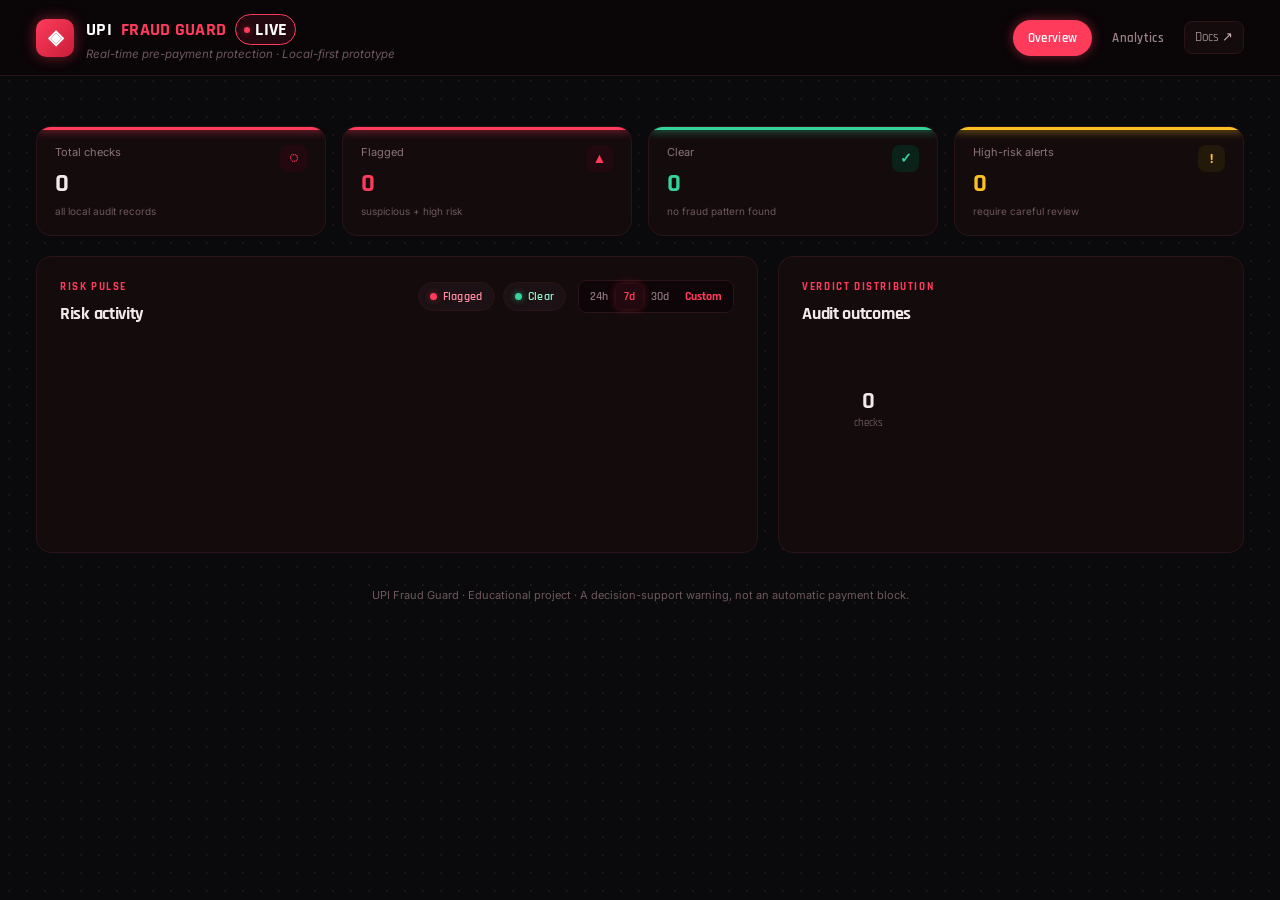
==== upi-fraud-guard-v3/frontend/index.html @ e129b4e3 "Replace repository contents with current project" ====
<!doctype html><html lang="en"><head><meta charset="utf-8"><meta name="viewport" content="width=device-width,initial-scale=1"><title>UPI Fraud Guard</title><link rel="stylesheet" href="style.css"></head><body>
<header class="topbar"><div class="topbar-brand"><b>◈</b><div><div class="topbar-name"><span>UPI</span><strong>FRAUD GUARD</strong><span class="live-badge"><i></i>LIVE</span></div><p>Real-time pre-payment protection · Local-first prototype</p></div></div><nav class="topbar-nav"><button class="nav active" data-tab="overview">Overview</button><button class="nav" data-tab="analytics">Analytics</button><button class="icon-btn" title="Open developer API" onclick="window.open('/api-docs','_blank')">Docs ↗</button></nav></header>
<main>
<section id="overview" class="tab active">
<div class="metrics"><article>
<span>◌</span><p>Total checks</p><b id="metric-total">0</b><small>all local audit records</small></article><article><span>▲</span><p>Flagged</p><b id="metric-flagged">0</b><small>suspicious + high risk</small></article><article><span>✓</span><p>Clear</p><b id="metric-clear">0</b><small>no fraud pattern found</small></article><article><span>!</span><p>High-risk alerts</p><b id="metric-alerts">0</b><small>require careful review</small></article></div>
<div class="overview-grid"><section class="panel trend"><div class="panel-title"><div><p class="eyebrow">RISK PULSE</p><h3>Risk activity</h3></div><div style="display:flex;align-items:center;gap:12px;flex-wrap:wrap"><div class="chip-legend"><span class="chip danger"><i></i>Flagged</span><span class="chip safe"><i></i>Clear</span></div><div class="range"><button data-range="1">24h</button><button class="selected" data-range="7">7d</button><button data-range="30">30d</button><button class="goto-custom" data-goto="analytics" data-open-custom="1">Custom</button></div></div></div><div id="pulse-chart" class="chart"></div></section><section class="panel distribution"><p class="eyebrow">VERDICT DISTRIBUTION</p><h3>Audit outcomes</h3><div class="donut-wrap"><div id="donut" class="donut"><b id="donut-total">0</b><small>checks</small></div><div id="legend" class="legend"></div></div></section></div>
</section>
<section id="analytics" class="tab"><div class="analytics-head"><div><p class="eyebrow">LOCAL AUDIT INTELLIGENCE</p><h2>Evidence, not just alerts.</h2><p>Checks are kept in this backend’s local audit log. Change the range, or pick an exact date and time window, to explore patterns.</p></div><div class="range-block"><div class="range large"><button data-range="1">24 hours</button><button class="selected" data-range="7">7 days</button><button data-range="30">30 days</button><button data-range="custom" id="customToggle">Custom range</button></div><div id="customRangeBar" class="custom-range-bar"><label>From<input type="datetime-local" id="rangeFrom"></label><label>To<input type="datetime-local" id="rangeTo"></label><button id="applyCustomRange" class="text-btn primary">Apply</button><span id="customRangeError" class="range-error"></span></div></div></div><div class="analytics-grid"><section class="panel analytics-chart"><p class="eyebrow">RISK TREND</p><div style="display:flex;justify-content:space-between;align-items:start;flex-wrap:wrap;gap:10px"><h3>Flagged vs. clear checks</h3><div class="chip-legend"><span class="chip danger"><i></i>Flagged</span><span class="chip safe"><i></i>Clear</span></div></div><p id="chart-window-label" class="chart-window-label"></p><div id="analytics-chart" class="chart big"></div></section><section class="panel"><p class="eyebrow">RISK COMPOSITION</p><h3>Verdict share</h3><div id="analytics-legend" class="big-legend"></div></section></div><section class="panel audit"><div class="panel-title"><div><p class="eyebrow">AUDIT TRAIL</p><h3>Recent decisions</h3><small id="audit-window-label" class="audit-window-label"></small></div><button id="refresh-history" class="text-btn">Refresh data</button></div><div id="history-list" class="history-empty">No completed checks yet.</div></section></section>
<footer>UPI Fraud Guard · Educational project · A decision-support warning, not an automatic payment block.</footer></main><script src="script.js"></script></body></html>
---- upi-fraud-guard-v3/frontend/style.css ----
@import url('https://fonts.googleapis.com/css2?family=Rajdhani:wght@500;600;700&family=Inter:wght@400;500;600;700&display=swap');
:root{--bg:#0A0A0C;--panel:#140B0D;--panel2:#1C1114;--ink:#F2E9EA;--muted:#8A7378;--line:#2A1418;--red:#FF3B5C;--red2:#C81E39;--redglow:rgba(255,59,92,.45);--mint:#34D399;--orange:#FBBF24;--danger:#F43F5E;--panel-solid:#140B0D}
*{box-sizing:border-box}
body{margin:0;background:var(--bg);background-image:radial-gradient(#1E1416 1px,transparent 1px);background-size:18px 18px;color:var(--ink);font-family:'Rajdhani',sans-serif;font-size:14px}
h1,h2,h3,.eyebrow,button,.pill,.badge,.verdict-tag{font-family:'Rajdhani',sans-serif}
p,li,.hint,.result p{font-family:'Inter',sans-serif}

.topbar{position:sticky;top:0;z-index:10;display:flex;justify-content:space-between;align-items:center;gap:20px;padding:14px 36px;background:#0A0507;border-bottom:1px solid var(--line);flex-wrap:wrap}
.topbar-brand{display:flex;align-items:center;gap:12px}
.topbar-brand>b{background:linear-gradient(135deg,var(--red),var(--red2));width:38px;height:38px;display:grid;place-items:center;border-radius:10px;font-size:20px;color:#fff;box-shadow:0 0 14px var(--redglow);flex-shrink:0}
.topbar-name{display:flex;align-items:center;gap:9px}
.topbar-name span{color:#fff;font:700 18px 'Rajdhani';letter-spacing:.3px}
.topbar-name strong{color:var(--red);font:700 18px 'Rajdhani';letter-spacing:.3px}
.live-badge{display:flex;align-items:center;gap:5px;background:#22090F;border:1px solid var(--red);color:var(--red);font:700 10px 'Rajdhani';letter-spacing:.8px;padding:3px 8px;border-radius:20px}
.live-badge i{width:6px;height:6px;border-radius:50%;background:var(--red);box-shadow:0 0 6px var(--redglow);animation:pulse 1.8s infinite}
.topbar-brand p{margin:2px 0 0;color:#6E585C;font-size:11.5px;font-family:'Inter';font-style:italic}
.topbar-nav{display:flex;align-items:center;gap:5px;flex-wrap:wrap}
.nav{border:1px solid transparent;background:transparent;color:#9A8286;padding:9px 14px;border-radius:20px;font:600 13px 'Rajdhani';letter-spacing:.3px;cursor:pointer}
.nav:hover{background:#1C1114;color:#F2E9EA}
.nav.active{background:var(--red);color:#fff;box-shadow:0 0 12px var(--redglow)}

main{padding:30px 36px;max-width:1560px}
.eyebrow{margin:0 0 8px;color:var(--red);font:700 11px 'Rajdhani';letter-spacing:1.6px;text-transform:uppercase}
h1{font-size:26px;font-weight:700;letter-spacing:-.5px;margin:0}
h2,h3{margin:0;font-weight:700;letter-spacing:-.3px}
.header-actions{display:flex;gap:10px}
.pill{padding:8px 12px;background:#140B0D;border:1px solid var(--line);border-radius:20px;color:#E8DCDE;font:600 12px 'Rajdhani';letter-spacing:.3px}
.pill i{width:8px;height:8px;background:var(--mint);border-radius:50%;display:inline-block;margin-right:6px;box-shadow:0 0 6px 2px rgba(52,211,153,.6);animation:pulse 1.8s infinite}
.pill.soft{background:#1C1114;color:var(--red);border-color:var(--red)}
.chip-legend{display:flex;gap:8px}
.chip{display:flex;align-items:center;gap:6px;padding:6px 11px;border-radius:20px;font:600 12px 'Rajdhani';letter-spacing:.3px;background:var(--panel2);border:1px solid var(--line)}
.chip i{width:7px;height:7px;border-radius:50%}
.chip.danger{color:#FF8CA0}.chip.danger i{background:var(--red);box-shadow:0 0 6px var(--redglow)}
.chip.safe{color:#8CF0C6}.chip.safe i{background:var(--mint);box-shadow:0 0 6px rgba(52,211,153,.6)}
.icon-btn,.text-btn{border:1px solid var(--line);background:var(--panel);color:#C9B4B7;border-radius:8px;padding:7px 10px;cursor:pointer;font-family:'Rajdhani'}
.icon-btn:hover,.text-btn:hover{border-color:var(--red);color:#fff}
.tab{display:none}.tab.active{display:block}

.hero{min-height:305px;border-radius:20px;padding:47px 54px;position:relative;overflow:hidden;color:#fff;background:linear-gradient(120deg,#0F0509,#2A0810 55%,#5C0F18);border:1px solid var(--line)}
.hero:before{content:"";position:absolute;width:550px;height:550px;border-radius:50%;background:radial-gradient(circle,rgba(255,59,92,.28),transparent 70%);right:-160px;top:-260px}
.hero>div:first-child{position:relative;z-index:2;max-width:515px}
.hero .eyebrow{color:#FF8CA0}
.hero h2{font-size:46px;line-height:1.06;letter-spacing:-1.6px;font-weight:700}
.hero em,.flow-intro em{font-style:normal;color:var(--red)}
.hero p:not(.eyebrow){color:#D9C2C6;line-height:1.7;max-width:480px;font-family:'Inter'}
.cta,.analyse-btn{border:0;background:linear-gradient(100deg,var(--red),var(--red2));color:#fff;padding:13px 16px;border-radius:9px;font:700 14px 'Rajdhani';letter-spacing:.3px;cursor:pointer;margin-top:10px;box-shadow:0 0 18px var(--redglow)}
.cta b,.analyse-btn b{margin-left:18px;font-size:17px}
.orb-wrap{position:absolute;right:80px;top:24px;width:260px;height:260px}
.orb{position:absolute;z-index:3;width:130px;height:130px;border-radius:50%;left:65px;top:65px;background:#140B0D;border:1px solid var(--red);color:#fff;box-shadow:0 0 30px var(--redglow),0 0 0 18px rgba(255,59,92,.06);display:flex;flex-direction:column;align-items:center;justify-content:center}
.orb span{font-size:31px;color:var(--red)}
.orb b{font-size:13px}
.orb small{font-size:9px;margin-top:3px;color:#B79399}
.orbit{position:absolute;border:1px solid rgba(255,59,92,.25);border-radius:50%}
.orbit-a{inset:10px}.orbit-b{inset:42px}
.node{position:absolute;z-index:4;color:#F2E9EA;background:rgba(255,59,92,.12);border:1px solid rgba(255,59,92,.35);border-radius:20px;padding:5px 8px;font:11px 'Rajdhani';font-weight:600}
.node-a{top:19px;left:0}.node-b{right:-4px;top:100px}.node-c{bottom:12px;left:12px}

.metrics{display:grid;grid-template-columns:repeat(4,1fr);gap:16px;margin:20px 0}
.metrics article,.panel{background:var(--panel);border:1px solid var(--line);border-radius:15px}
.metrics article{padding:18px;position:relative;overflow:hidden}
.metrics article:before{content:"";position:absolute;top:0;left:0;right:0;height:3px;background:var(--red);box-shadow:0 0 10px var(--red)}
.metrics article:nth-child(3):before{background:var(--mint);box-shadow:0 0 10px var(--mint)}
.metrics article:nth-child(4):before{background:var(--orange);box-shadow:0 0 10px var(--orange)}
.metrics article:nth-child(3)>span{background:#0A2219;color:var(--mint)}
.metrics article:nth-child(4)>span{background:#22190A;color:var(--orange)}
.metrics article>span{position:absolute;right:18px;top:18px;width:27px;height:27px;border-radius:8px;display:grid;place-items:center;background:#22090F;color:var(--red);font-weight:bold}
.metrics p{font-size:11px;color:var(--muted);margin:0 0 8px;font-family:'Inter'}
.metrics b{font-size:26px;letter-spacing:-.5px;font-weight:700}
.metrics article:nth-child(2) b{color:var(--red)}
.metrics article:nth-child(3) b{color:var(--mint)}
.metrics article:nth-child(4) b{color:var(--orange)}
.metrics small{display:block;color:#6E585C;font-size:10px;margin-top:5px;font-family:'Inter'}

.overview-grid,.two-col,.analytics-grid{display:grid;grid-template-columns:1.55fr 1fr;gap:20px}
.panel{padding:23px}
.panel-title{display:flex;justify-content:space-between;align-items:start}
.panel h3{font-size:18px}
.range{display:flex;background:#0D0507;padding:3px;border-radius:8px;border:1px solid var(--line)}
.range button{border:0;background:transparent;color:#8A7378;padding:5px 8px;border-radius:6px;font:600 12px 'Rajdhani';cursor:pointer}
.range button.selected{background:#22090F;color:var(--red);box-shadow:0 0 8px rgba(255,59,92,.35)}
.range button.goto-custom{color:var(--red);font-weight:700}

.chart{height:190px;margin-top:14px;display:flex;gap:8px}.chart.big{height:270px}
.chart-yaxis{display:flex;flex-direction:column;justify-content:space-between;color:#6E585C;font:10px 'Rajdhani';padding:2px 0 20px;text-align:right;width:30px;flex-shrink:0}
.chart-body{flex:1;display:flex;flex-direction:column;min-width:0;min-height:0}
.chart-plot{position:relative;flex:1 1 0;min-height:0}
.chart-plot svg{position:absolute;inset:0;width:100%;height:100%;display:block;overflow:visible}
.chart-line{fill:none;stroke:var(--red);stroke-width:2;stroke-linejoin:round;stroke-linecap:round;filter:drop-shadow(0 0 3px rgba(255,59,92,.7)) drop-shadow(0 0 8px rgba(255,59,92,.4))}
.chart-line.green{stroke:var(--mint);filter:drop-shadow(0 0 3px rgba(52,211,153,.7)) drop-shadow(0 0 8px rgba(52,211,153,.4))}
.chart-dot{position:absolute;width:7px;height:7px;border-radius:50%;background:var(--red);box-shadow:0 0 6px 1px var(--redglow);transform:translate(-50%,-50%);cursor:pointer;transition:.15s}
.chart-dot.green{background:var(--mint);box-shadow:0 0 6px 1px rgba(52,211,153,.5)}
.chart-dot:hover{width:10px;height:10px;box-shadow:0 0 10px 3px var(--redglow)}
.chart-dot.green:hover{box-shadow:0 0 10px 3px rgba(52,211,153,.5)}
.chart-dot.last{width:11px;height:11px;background:#0A0A0C;border:2px solid var(--red);box-shadow:0 0 12px 3px var(--redglow)}
.chart-dot.green.last{border-color:var(--mint);box-shadow:0 0 12px 3px rgba(52,211,153,.5)}
.chart-dot.pulse{width:13px;height:13px;background:#0A0A0C;border:3px solid var(--red);box-shadow:0 0 16px 4px var(--redglow)}
.chart-dot.pulse:before{content:"";position:absolute;inset:-13px;border:2px solid var(--red);border-radius:50%;opacity:.55;animation:ping 2.2s cubic-bezier(0,0,.2,1) infinite}
.chart-legend{display:flex;gap:8px;margin-right:10px}
.chart-legend span{display:flex;align-items:center;gap:6px;font:600 11px 'Rajdhani';letter-spacing:.3px;padding:5px 10px;border-radius:16px;background:#0D0507;border:1px solid var(--line);color:#B79399}
.chart-legend span:before{content:"";width:7px;height:7px;border-radius:50%}
.chart-legend span.risk{color:var(--red);border-color:rgba(255,59,92,.4)}
.chart-legend span.risk:before{background:var(--red);box-shadow:0 0 5px var(--redglow)}
.chart-legend span.vol{color:var(--mint);border-color:rgba(52,211,153,.4)}
.chart-legend span.vol:before{background:var(--mint);box-shadow:0 0 5px rgba(52,211,153,.5)}
.chart-labels{display:flex;justify-content:space-between;color:#6E585C;font:11px 'Rajdhani';padding:6px 2px 0;flex-wrap:wrap;gap:4px;flex-shrink:0}
.chart-labels span[style*="flex:1"]{color:#8A7378}
.chart-empty{margin:auto;color:#6E585C;font-size:12px;text-align:center;font-family:'Inter'}
@keyframes ping{0%{transform:scale(.4);opacity:.6}100%{transform:scale(2);opacity:0}}

.distribution h3{margin-bottom:17px}
.donut-wrap{display:flex;gap:25px;align-items:center}
.donut{width:132px;height:132px;border-radius:50%;position:relative;display:flex;flex-direction:column;justify-content:center;align-items:center}
.donut:after{content:"";position:absolute;width:91px;height:91px;border-radius:50%;background:var(--panel)}
.donut b,.donut small{z-index:1}
.donut b{font-size:24px}
.donut small{font:11px 'Rajdhani';color:var(--muted)}
.legend{flex:1}
.legend p{font-size:13px;color:#C9B4B7;display:flex;align-items:center;gap:7px;font-family:'Inter'}
.legend i,.big-legend i{width:8px;height:8px;border-radius:50%}
.green{background:var(--mint)}.orange{background:var(--orange)}.red{background:var(--danger)}
.legend b{margin-left:auto}

.quick{display:flex;align-items:center;gap:12px;margin-top:20px}
.quick>div{margin-right:auto}
.scenario{border:1px solid var(--line);background:var(--panel2);color:var(--ink);padding:10px;border-radius:8px;font:600 12px 'Rajdhani';cursor:pointer}
.scenario:hover{border-color:var(--red)}
.scenario i{display:inline-block;width:6px;height:6px;border-radius:50%;margin-right:5px}
.scenario.safe i{background:var(--mint)}.scenario.warning i{background:var(--orange)}.scenario.danger i{background:var(--danger)}

.form-panel label{display:block;margin-top:17px;font-size:13px;font-weight:700;color:#D9C2C6;font-family:'Rajdhani'}
.form-panel label small{font-size:11px;font-weight:500;color:#6E585C;margin-left:4px;font-family:'Inter'}
input,textarea{width:100%;margin-top:7px;border:1px solid var(--line);border-radius:8px;padding:11px;font:13px 'Inter';color:var(--ink);background:#0D0507}
textarea{height:80px;resize:vertical}
input:focus,textarea:focus{outline:2px solid rgba(255,59,92,.25);border-color:var(--red)}
.hint{font-size:12px;color:#8A7378;line-height:1.5;font-family:'Inter'}
.form-grid{display:grid;grid-template-columns:1fr 1fr;gap:0 13px}
.switch-label{display:flex!important;align-items:center;gap:9px;margin-top:32px!important}
.switch-label input{display:none}
.switch{width:36px;height:20px;background:#2A1418;border-radius:20px;position:relative}
.switch:after{content:"";position:absolute;width:15px;height:15px;top:2.5px;left:3px;border-radius:50%;background:#fff;transition:.2s}
.switch-label input:checked+.switch{background:var(--red)}
.switch-label input:checked+.switch:after{left:18px}
.analyse-btn{width:100%;margin-top:21px}

.result{min-height:394px}
.result-placeholder{text-align:center;color:#8A7378;margin-top:85px;font-size:13px;font-family:'Inter'}
.scan{font-size:38px;color:var(--red);margin-bottom:11px}
.result-placeholder h3{color:var(--ink);margin-bottom:6px}
.verdict{display:flex;justify-content:space-between;align-items:center;margin:17px 0}
.verdict-tag{font:700 13px 'Rajdhani';letter-spacing:.3px}
.verdict h2{font-size:42px;margin:6px 0;font-weight:700}
.verdict h2 small{font:12px 'Rajdhani';color:#6E585C;margin-left:4px}
.verdict p,.result.error p{font-size:13px;line-height:1.6;color:#B79399;font-family:'Inter'}
.score-ring{width:90px;height:90px;border-radius:50%;background:conic-gradient(currentColor calc(var(--p)*1%),#22090F 0);display:flex;flex-direction:column;justify-content:center;align-items:center;position:relative}
.score-ring:after{content:"";position:absolute;inset:8px;border-radius:50%;background:var(--panel)}
.score-ring b,.score-ring small{z-index:1}
.score-ring b{font-size:19px}
.score-ring small{font:10px 'Rajdhani';color:#8A7378}
.result.safe{color:var(--mint)}
.result.warning{color:var(--orange)}
.result.danger,.result.error{color:var(--danger)}
.result .eyebrow,.result li,.reason-title{color:var(--ink)}
.reason-title{font-size:12px;font-weight:700;border-top:1px solid var(--line);padding-top:16px;font-family:'Rajdhani';letter-spacing:.3px}
.shap-hint{font-size:11.5px;color:#8A7378;line-height:1.5;margin:4px 0 12px;font-family:'Inter'}
.shap-group{margin-bottom:14px}
.shap-group>small{display:block;font-weight:700;color:#C9B4B7;font-size:11px;margin-bottom:7px;text-transform:uppercase;letter-spacing:.4px}
.shap-row{display:grid;grid-template-columns:1fr 70px 55px;align-items:center;gap:8px;padding:4px 0;font-size:12.5px;color:#B79399;font-family:'Inter'}
.shap-row i{height:6px;border-radius:6px;background:#22090F;display:block;overflow:hidden}
.shap-row.up i b{display:block;height:100%;background:var(--danger);border-radius:inherit}
.shap-row.down i b{display:block;height:100%;background:var(--mint);border-radius:inherit}
.shap-row small{font:11px 'Rajdhani';text-align:right}
.shap-row.up small{color:var(--danger)}
.shap-row.down small{color:var(--mint)}
.result ul{padding-left:18px;color:#C9B4B7;font-size:13px;line-height:1.85;font-family:'Inter'}

.module-panel{margin-top:20px}
.module-bars{display:grid;grid-template-columns:repeat(3,1fr);gap:26px;margin-top:18px}
.module-row span{font-size:13px}
.module-row>div{display:flex;align-items:center;gap:9px;margin-top:9px}
.module-row i{height:7px;border-radius:8px;background:#22090F;display:block;flex:1;overflow:hidden}
.module-row i b{display:block;height:100%;background:linear-gradient(90deg,var(--red2),var(--red));border-radius:inherit}
.module-row strong{font:12px 'Rajdhani'}
.module-empty{grid-column:1/-1;color:#6E585C;font-size:13px;font-family:'Inter'}

.analytics-head{display:flex;justify-content:space-between;align-items:end;margin-bottom:26px}
.analytics-head h2,.flow-intro h2{font-size:35px;letter-spacing:-1px;font-weight:700}
.analytics-head p:not(.eyebrow),.flow-intro>p:not(.eyebrow){max-width:510px;color:#B79399;font-size:13px;line-height:1.7;font-family:'Inter'}
.analytics-grid{grid-template-columns:1.6fr .8fr}
.big-legend{margin-top:22px}
.big-legend div{display:flex;gap:10px;align-items:center;padding:16px 0;border-bottom:1px solid var(--line);font-size:14px;font-family:'Inter'}
.big-legend b{margin-left:auto}
.audit{margin-top:20px}
.history-empty{color:#6E585C;padding-top:17px;font-size:13px;font-family:'Inter'}
.table{margin-top:18px}
.tr{display:grid;grid-template-columns:1fr 2fr .8fr 1.2fr;gap:10px;border-top:1px solid var(--line);padding:13px 2px;color:#C9B4B7;font-size:13px;font-family:'Inter'}
.tr.th{font:700 11px 'Rajdhani';letter-spacing:.8px;color:#6E585C}
.badge{font-size:12px;font-family:'Rajdhani';font-weight:700}
.badge.safe{color:var(--mint)}.badge.warning{color:var(--orange)}.badge.danger{color:var(--danger)}

.flow-intro{max-width:590px}
.flow{display:grid;grid-template-columns:1fr auto 1fr auto 1fr auto 1fr;align-items:center;gap:13px;margin-top:42px}
.flow article{border:1px solid var(--line);background:var(--panel);border-radius:13px;padding:17px;min-height:178px}
.flow>i{font-style:normal;color:var(--red);font-size:24px}
.flow-icon{width:31px;height:31px;border-radius:8px;display:grid;place-items:center;margin-bottom:20px}
.violet{background:#22090F;color:var(--red)}
.blue{background:#0F1A22;color:#4FA3D1}
.flow .orange{background:#22190A;color:var(--orange)}
.flow .green{background:#0A2219;color:var(--mint)}
.flow article p{font:11px 'Rajdhani';color:#6E585C;letter-spacing:.3px}
.flow article h3{font-size:16px;margin-bottom:8px}
.flow article small{color:#B79399;font-size:12px;line-height:1.6;font-family:'Inter'}
.capabilities{margin-top:35px}
.capabilities>div{display:grid;grid-template-columns:repeat(4,1fr);gap:10px;margin-top:17px}
.capabilities span{padding:12px;background:#0D0507;border-radius:8px;font-size:12px;color:#B79399;font-family:'Inter'}
.capabilities b{display:block;color:var(--ink);margin-top:4px;font-size:12px;font-family:'Rajdhani'}
footer{text-align:center;color:#6E585C;font-size:11px;padding-top:35px;font-family:'Inter'}

.qr-upload{border:1px dashed var(--line);background:#0D0507;border-radius:9px;padding:11px 12px;margin-top:13px;display:flex;align-items:center;justify-content:space-between;gap:12px}
.qr-upload b{font-size:12px}
.qr-upload small{display:block;color:#6E585C;font-size:11px;margin-top:3px;font-family:'Inter'}
.upload-btn{margin:0!important;border:1px solid var(--line);border-radius:7px;background:var(--panel2);color:var(--red)!important;padding:7px 8px;white-space:nowrap;font-size:11px!important;cursor:pointer}
.upload-btn input{display:none}
.qr-status{font-size:11px;margin:6px 0 0;min-height:14px;color:#8A7378;font-family:'Inter'}
.qr-status.loading{color:var(--red)}
.qr-status.success{color:var(--mint)}
.qr-status.error{color:var(--danger)}
.range-block{display:flex;flex-direction:column;align-items:flex-end;gap:10px}
.custom-range-bar{display:none;align-items:center;gap:10px;background:#0D0507;border:1px solid var(--line);border-radius:10px;padding:10px 12px}
.custom-range-bar.open{display:flex}
.custom-range-bar label{font-size:11px;font-weight:700;color:#C9B4B7;display:flex;flex-direction:column;gap:4px}
.custom-range-bar input{margin:0;padding:7px 8px;font-size:12px;border-radius:7px;background:#0A0307}
.text-btn.primary{background:linear-gradient(100deg,var(--red),var(--red2));color:#fff;border:0;font-weight:700}
.range-error{color:var(--danger);font-size:11px;max-width:160px;font-family:'Inter'}
.chart-window-label,.audit-window-label{color:#6E585C;font-size:12px;margin:2px 0 0;display:block;font-family:'Inter'}
.model-quality{margin-top:20px}
.model-group{display:flex;align-items:center;justify-content:space-between;gap:18px;padding:14px 0;border-top:1px solid var(--line)}
.model-group:first-of-type{border-top:none}
.model-group>div:first-child{min-width:200px}
.model-group>div:first-child b{display:block;font-size:14.5px}
.model-group>div:first-child small{display:block;color:#8A7378;font-size:12px;margin-top:4px;font-family:'Inter'}
.metric-strip{display:grid;grid-template-columns:repeat(4,1fr);gap:8px;min-width:420px}
.metric-strip span{background:#0D0507;border-radius:8px;padding:11px;text-align:center;border:1px solid var(--line)}
.metric-strip small{display:block;color:#8A7378;font-size:11px;font-family:'Inter'}
.metric-strip b{display:block;color:var(--red);font-size:16px;margin-top:3px}

@keyframes pulse{0%,100%{opacity:1}50%{opacity:.35}}

@media(max-width:1000px){.orb-wrap{opacity:.5}.overview-grid,.two-col,.analytics-grid{grid-template-columns:1fr}.metrics{grid-template-columns:repeat(2,1fr)}.flow{grid-template-columns:1fr 1fr}.flow>i{display:none}.capabilities>div{grid-template-columns:1fr 1fr}}
@media(max-width:700px){.topbar{padding:12px 16px;gap:10px}.topbar-brand p{display:none}.topbar-nav{gap:0}.nav{font-size:12px;padding:8px 10px}.icon-btn{display:none}main{padding:20px 16px}.metrics{gap:9px}.metrics article{padding:14px}.quick{display:block}.quick>div{margin-bottom:12px}.scenario{margin:3px}.module-bars,.capabilities>div{grid-template-columns:1fr}.analytics-head{display:block}.range.large{margin-top:14px;display:inline-flex}.tr{grid-template-columns:1fr 1.3fr .6fr}.tr span:last-child,.tr.th span:last-child{display:none}.donut-wrap{justify-content:center}}
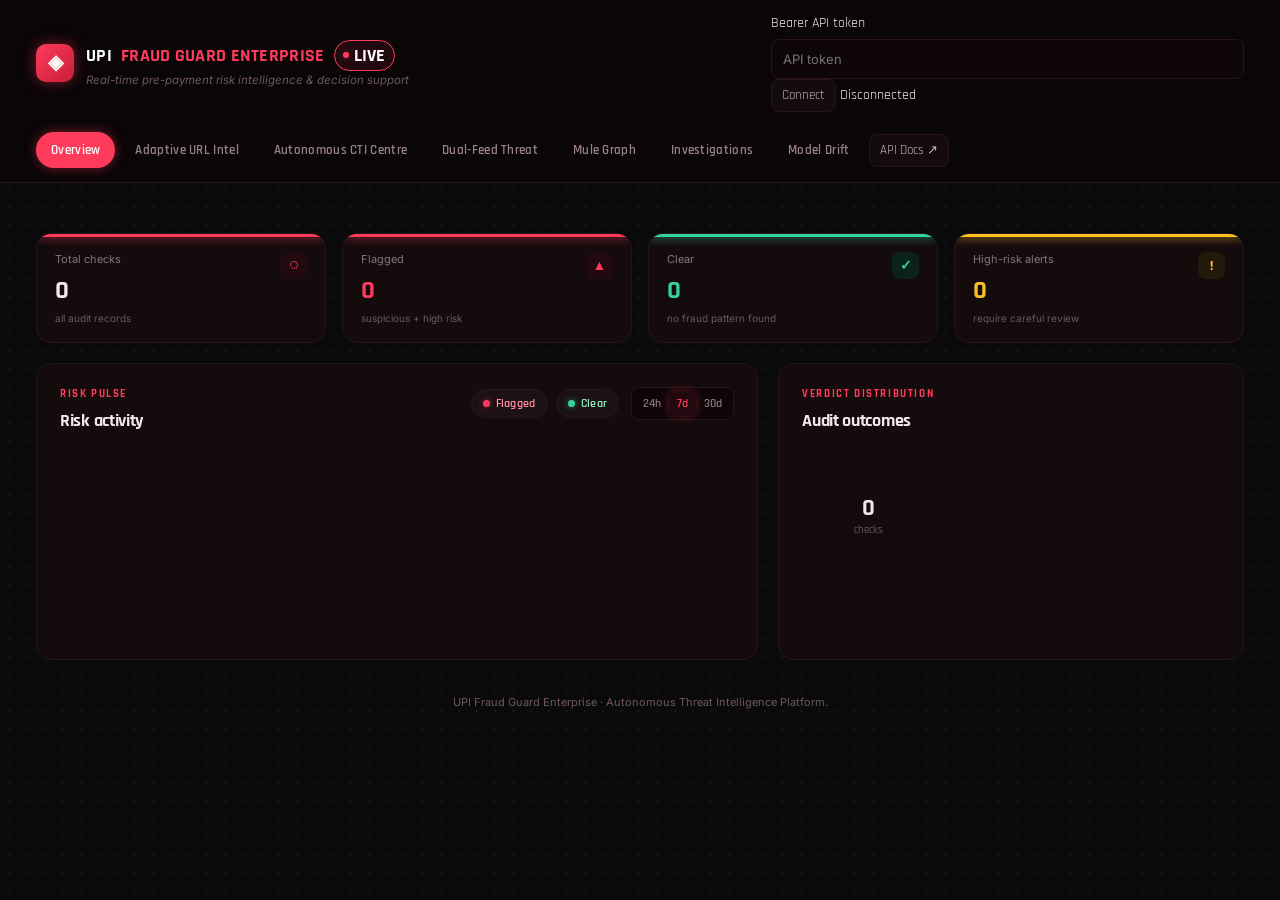
==== commit 22e2ccba: "feat(enterprise): publish UPI Fraud Guard Enterprise v2.6.0-RC1 with AUIE" ====
--- a/upi-fraud-guard-v3/frontend/index.html
+++ b/upi-fraud-guard-v3/frontend/index.html
@@ -1,10 +1,313 @@
-<!doctype html><html lang="en"><head><meta charset="utf-8"><meta name="viewport" content="width=device-width,initial-scale=1"><title>UPI Fraud Guard</title><link rel="stylesheet" href="style.css"></head><body>
-<header class="topbar"><div class="topbar-brand"><b>◈</b><div><div class="topbar-name"><span>UPI</span><strong>FRAUD GUARD</strong><span class="live-badge"><i></i>LIVE</span></div><p>Real-time pre-payment protection · Local-first prototype</p></div></div><nav class="topbar-nav"><button class="nav active" data-tab="overview">Overview</button><button class="nav" data-tab="analytics">Analytics</button><button class="icon-btn" title="Open developer API" onclick="window.open('/api-docs','_blank')">Docs ↗</button></nav></header>
+<!doctype html>
+<html lang="en">
+<head>
+  <meta charset="utf-8">
+  <meta name="viewport" content="width=device-width,initial-scale=1">
+  <title>UPI Fraud Guard Enterprise Dashboard</title>
+  <link rel="stylesheet" href="style.css">
+</head>
+<body>
+<header class="topbar">
+  <div class="topbar-brand">
+    <b>◈</b>
+    <div>
+      <div class="topbar-name"><span>UPI</span><strong>FRAUD GUARD ENTERPRISE</strong><span class="live-badge"><i></i>LIVE</span></div>
+      <p>Real-time pre-payment risk intelligence & decision support</p>
+    </div>
+  </div>
+  <div class="auth-controls" role="group" aria-label="API authentication">
+    <label class="sr-only" for="api-token">Bearer API token</label>
+    <input id="api-token" type="password" autocomplete="off" placeholder="API token" aria-label="Bearer API token">
+    <button id="save-api-token" class="text-btn">Connect</button>
+    <span id="session-role" aria-live="polite">Disconnected</span>
+  </div>
+  <nav class="topbar-nav">
+    <button class="nav active" data-tab="overview">Overview</button>
+    <button class="nav" data-tab="auie">Adaptive URL Intel</button>
+    <button class="nav" data-tab="cti">Autonomous CTI Centre</button>
+    <button class="nav" data-tab="feeds">Dual-Feed Threat</button>
+    <button class="nav" data-tab="mule">Mule Graph</button>
+    <button class="nav" data-tab="investigations">Investigations</button>
+    <button class="nav" data-tab="models">Model Drift</button>
+    <button class="icon-btn" title="Open Swagger API Docs" onclick="window.open('/api-docs','_blank')">API Docs ↗</button>
+  </nav>
+</header>
+
 <main>
+<!-- TAB 1: OVERVIEW -->
 <section id="overview" class="tab active">
-<div class="metrics"><article>
-<span>◌</span><p>Total checks</p><b id="metric-total">0</b><small>all local audit records</small></article><article><span>▲</span><p>Flagged</p><b id="metric-flagged">0</b><small>suspicious + high risk</small></article><article><span>✓</span><p>Clear</p><b id="metric-clear">0</b><small>no fraud pattern found</small></article><article><span>!</span><p>High-risk alerts</p><b id="metric-alerts">0</b><small>require careful review</small></article></div>
-<div class="overview-grid"><section class="panel trend"><div class="panel-title"><div><p class="eyebrow">RISK PULSE</p><h3>Risk activity</h3></div><div style="display:flex;align-items:center;gap:12px;flex-wrap:wrap"><div class="chip-legend"><span class="chip danger"><i></i>Flagged</span><span class="chip safe"><i></i>Clear</span></div><div class="range"><button data-range="1">24h</button><button class="selected" data-range="7">7d</button><button data-range="30">30d</button><button class="goto-custom" data-goto="analytics" data-open-custom="1">Custom</button></div></div></div><div id="pulse-chart" class="chart"></div></section><section class="panel distribution"><p class="eyebrow">VERDICT DISTRIBUTION</p><h3>Audit outcomes</h3><div class="donut-wrap"><div id="donut" class="donut"><b id="donut-total">0</b><small>checks</small></div><div id="legend" class="legend"></div></div></section></div>
-</section>
-<section id="analytics" class="tab"><div class="analytics-head"><div><p class="eyebrow">LOCAL AUDIT INTELLIGENCE</p><h2>Evidence, not just alerts.</h2><p>Checks are kept in this backend’s local audit log. Change the range, or pick an exact date and time window, to explore patterns.</p></div><div class="range-block"><div class="range large"><button data-range="1">24 hours</button><button class="selected" data-range="7">7 days</button><button data-range="30">30 days</button><button data-range="custom" id="customToggle">Custom range</button></div><div id="customRangeBar" class="custom-range-bar"><label>From<input type="datetime-local" id="rangeFrom"></label><label>To<input type="datetime-local" id="rangeTo"></label><button id="applyCustomRange" class="text-btn primary">Apply</button><span id="customRangeError" class="range-error"></span></div></div></div><div class="analytics-grid"><section class="panel analytics-chart"><p class="eyebrow">RISK TREND</p><div style="display:flex;justify-content:space-between;align-items:start;flex-wrap:wrap;gap:10px"><h3>Flagged vs. clear checks</h3><div class="chip-legend"><span class="chip danger"><i></i>Flagged</span><span class="chip safe"><i></i>Clear</span></div></div><p id="chart-window-label" class="chart-window-label"></p><div id="analytics-chart" class="chart big"></div></section><section class="panel"><p class="eyebrow">RISK COMPOSITION</p><h3>Verdict share</h3><div id="analytics-legend" class="big-legend"></div></section></div><section class="panel audit"><div class="panel-title"><div><p class="eyebrow">AUDIT TRAIL</p><h3>Recent decisions</h3><small id="audit-window-label" class="audit-window-label"></small></div><button id="refresh-history" class="text-btn">Refresh data</button></div><div id="history-list" class="history-empty">No completed checks yet.</div></section></section>
-<footer>UPI Fraud Guard · Educational project · A decision-support warning, not an automatic payment block.</footer></main><script src="script.js"></script></body></html>
+  <div class="metrics">
+    <article><span>◌</span><p>Total checks</p><b id="metric-total">0</b><small>all audit records</small></article>
+    <article><span>▲</span><p>Flagged</p><b id="metric-flagged">0</b><small>suspicious + high risk</small></article>
+    <article><span>✓</span><p>Clear</p><b id="metric-clear">0</b><small>no fraud pattern found</small></article>
+    <article><span>!</span><p>High-risk alerts</p><b id="metric-alerts">0</b><small>require careful review</small></article>
+  </div>
+  <div class="overview-grid">
+    <section class="panel trend">
+      <div class="panel-title">
+        <div><p class="eyebrow">RISK PULSE</p><h3>Risk activity</h3></div>
+        <div style="display:flex;align-items:center;gap:12px;flex-wrap:wrap">
+          <div class="chip-legend"><span class="chip danger"><i></i>Flagged</span><span class="chip safe"><i></i>Clear</span></div>
+          <div class="range"><button data-range="1">24h</button><button class="selected" data-range="7">7d</button><button data-range="30">30d</button></div>
+        </div>
+      </div>
+      <div id="pulse-chart" class="chart"></div>
+    </section>
+    <section class="panel distribution">
+      <p class="eyebrow">VERDICT DISTRIBUTION</p><h3>Audit outcomes</h3>
+      <div class="donut-wrap">
+        <div id="donut" class="donut"><b id="donut-total">0</b><small>checks</small></div>
+        <div id="legend" class="legend"></div>
+      </div>
+    </section>
+  </div>
+</section>
+
+<!-- TAB AUIE: ADAPTIVE URL INTELLIGENCE ENGINE -->
+<section id="auie" class="tab">
+  <div class="analytics-head">
+    <div>
+      <p class="eyebrow">CONTINUOUS REPUTATION & FALSE-POSITIVE MITIGATION</p>
+      <h2>Adaptive URL Intelligence Engine (AUIE)</h2>
+      <p>Multi-source reputation aggregation across 4 distinct states (Confirmed Malicious, Suspicious, Unknown, Known Benign).</p>
+    </div>
+    <div style="display:flex;gap:10px">
+      <button id="refresh-auie-btn" class="text-btn primary">Refresh Intelligence</button>
+    </div>
+  </div>
+
+  <div class="metrics" style="margin-bottom:20px">
+    <article><span>🌐</span><p>Trusted Domains</p><b id="auie-trusted-count">0</b><small>verified allowlist entries</small></article>
+    <article><span>🛡️</span><p>Known Benign</p><b id="auie-benign-count">0</b><small>confirmed safe URLs</small></article>
+    <article><span>⚠️</span><p>Suspicious / Malicious</p><b id="auie-threat-count">0</b><small>flagged threats</small></article>
+    <article><span>📡</span><p>Active Providers</p><b id="auie-provider-count">0</b><small>reputation adapters</small></article>
+  </div>
+
+  <!-- REAL-TIME URL LOOKUP TESTER & REPUTATION RESULT -->
+  <section class="panel" style="margin-bottom:20px">
+    <div class="panel-title">
+      <div><p class="eyebrow">URL REPUTATION TESTER</p><h3>Real-Time URL Reputation Lookup</h3></div>
+    </div>
+    <div style="display:flex;gap:10px;margin-bottom:15px">
+      <input id="auie-url-input" type="text" placeholder="Enter URL (e.g. https://sbi.co.in/login or http://phish.xyz)" style="flex:1;padding:10px;border-radius:4px;border:1px solid #ccc">
+      <button id="auie-lookup-btn" class="text-btn primary">Analyze URL</button>
+    </div>
+    <div id="auie-lookup-result" style="display:none;background:#f8f9fa;padding:15px;border-radius:6px;border:1px solid #e9ecef"></div>
+  </section>
+
+  <div class="overview-grid" style="margin-bottom:20px">
+    <!-- TRUSTED DOMAINS ALLOWLIST -->
+    <section class="panel">
+      <div class="panel-title">
+        <div><p class="eyebrow">VERIFIED DOMAIN ALLOWLIST</p><h3>Trusted Domains</h3></div>
+        <button id="add-trusted-domain-btn" class="text-btn" data-analyst-action>+ Add Trusted Domain</button>
+      </div>
+      <div class="table-wrap">
+        <table>
+          <thead>
+            <tr><th>Domain</th><th>Category</th><th>Subdomains</th><th>Path Check</th><th>Added By</th><th>Action</th></tr>
+          </thead>
+          <tbody id="trusted-domains-table-body">
+            <tr><td colspan="6" style="text-align:center;padding:20px">Loading trusted domains...</td></tr>
+          </tbody>
+        </table>
+      </div>
+    </section>
+
+    <!-- PROVIDER & FEED HEALTH -->
+    <section class="panel">
+      <div class="panel-title">
+        <div><p class="eyebrow">INTELLIGENCE SOURCES</p><h3>Providers & Feed Health</h3></div>
+      </div>
+      <div class="table-wrap">
+        <table>
+          <thead>
+            <tr><th>Provider / Feed</th><th>Status</th><th>Last Success</th><th>Records Ingested</th></tr>
+          </thead>
+          <tbody id="provider-health-table-body">
+            <tr><td colspan="4" style="text-align:center;padding:20px">Loading provider health...</td></tr>
+          </tbody>
+        </table>
+      </div>
+    </section>
+  </div>
+
+  <!-- FALSE-POSITIVE FEEDBACK TRIAGE -->
+  <section class="panel">
+    <div class="panel-title">
+      <div><p class="eyebrow">ANALYST TRIAGE</p><h3>False-Positive Feedback Reports</h3></div>
+    </div>
+    <div class="table-wrap">
+      <table>
+        <thead>
+          <tr><th>ID</th><th>URL / Domain</th><th>Reported</th><th>Claimed</th><th>Reporter</th><th>Reason</th><th>Status</th><th>Action</th></tr>
+        </thead>
+        <tbody id="auie-feedback-table-body">
+          <tr><td colspan="8" style="text-align:center;padding:20px">Loading false-positive feedback reports...</td></tr>
+        </tbody>
+      </table>
+    </div>
+  </section>
+</section>
+
+<!-- TAB 2: AUTONOMOUS INTELLIGENCE CENTRE (NEW PHASE 6) -->
+<section id="cti" class="tab">
+  <div class="analytics-head">
+    <div>
+      <p class="eyebrow">AUTONOMOUS CTI & CONTINUOUS LEARNING ENGINE</p>
+      <h2>Cyber Threat Intelligence Centre</h2>
+      <p>Automated collection, indicator verification, scam pattern extraction, and model registry controls.</p>
+    </div>
+    <div style="display:flex;gap:10px">
+      <button id="trigger-collection-btn" class="text-btn primary">⚡ Trigger Collection Now</button>
+      <button id="refresh-cti-btn" class="text-btn">Refresh Data</button>
+    </div>
+  </div>
+
+  <div class="metrics" style="margin-bottom:20px">
+    <article><span>🔒</span><p>Total Indicators</p><b id="cti-total-indicators">0</b><small>normalized CTI indicators</small></article>
+    <article><span>⚡</span><p>Verified Malicious</p><b id="cti-verified-count">0</b><small>high-confidence threats</small></article>
+    <article><span>⚠️</span><p>Suspicious / Unverified</p><b id="cti-suspicious-count">0</b><small>under investigation</small></article>
+    <article><span>🌐</span><p>Active Sources</p><b id="cti-sources-count">10</b><small>Indian & global feeds</small></article>
+  </div>
+
+  <!-- SOURCE MONITOR & LOGS -->
+  <div class="overview-grid" style="margin-bottom:20px">
+    <section class="panel">
+      <p class="eyebrow">SOURCE MONITORING</p>
+      <h3>Registered Threat Feeds</h3>
+      <div id="cti-sources-list" style="margin-top:14px">Loading sources...</div>
+    </section>
+
+    <section class="panel">
+      <p class="eyebrow">SCAM PATTERNS</p>
+      <h3>Extracted Scam Categories</h3>
+      <div id="cti-patterns-list" style="margin-top:14px">Loading patterns...</div>
+    </section>
+  </div>
+
+  <!-- THREAT INDICATOR EXPLORER -->
+  <section class="panel audit" style="margin-bottom:20px">
+    <div class="panel-title">
+      <div>
+        <p class="eyebrow">THREAT EXPLORER</p>
+        <h3>Extracted Threat Indicators</h3>
+      </div>
+      <div style="display:flex;gap:10px">
+        <input type="text" id="ctiSearch" placeholder="Search indicator value..." style="padding:6px 12px;border-radius:6px;border:1px solid #333;background:#111;color:#fff">
+        <select id="ctiTypeFilter" style="padding:6px 12px;border-radius:6px;border:1px solid #333;background:#111;color:#fff">
+          <option value="">All Types</option>
+          <option value="url">URL</option>
+          <option value="domain">Domain</option>
+          <option value="ip">IP</option>
+          <option value="vpa">VPA</option>
+          <option value="hash">Hash</option>
+          <option value="email">Email</option>
+        </select>
+        <select id="ctiStatusFilter" style="padding:6px 12px;border-radius:6px;border:1px solid #333;background:#111;color:#fff">
+          <option value="">All Statuses</option>
+          <option value="Verified Malicious">Verified Malicious</option>
+          <option value="Reported Unverified">Reported Unverified</option>
+          <option value="Suspicious">Suspicious</option>
+          <option value="Allowlisted">Allowlisted</option>
+          <option value="Expired">Expired</option>
+        </select>
+      </div>
+    </div>
+    <div id="cti-indicators-list">Loading indicators...</div>
+  </section>
+
+  <!-- MODEL REGISTRY & APPROVAL WORKFLOW -->
+  <section class="panel audit" style="margin-bottom:20px">
+    <div class="panel-title">
+      <div>
+        <p class="eyebrow">MODEL REGISTRY</p>
+        <h3>ML Model Registry & Approval Workflow</h3>
+      </div>
+      <button id="train-candidate-btn" class="text-btn primary">🏋️ Train Candidate Model</button>
+    </div>
+    <div id="cti-models-list">Loading model registry...</div>
+  </section>
+
+  <!-- COLLECTION AUDIT LOGS -->
+  <section class="panel audit">
+    <div class="panel-title">
+      <h3>Background Collection Logs</h3>
+    </div>
+    <div id="cti-logs-list">Loading logs...</div>
+  </section>
+</section>
+
+<!-- TAB 3: DUAL-FEED MONITORS -->
+<section id="feeds" class="tab">
+  <div class="analytics-head">
+    <div><p class="eyebrow">DUAL-FEED INTELLIGENCE ARCHITECTURE</p><h2>Real-Time Threat & Transaction Feeds</h2></div>
+  </div>
+  <div class="overview-grid">
+    <section class="panel">
+      <p class="eyebrow">FEED 1: THREAT INTELLIGENCE</p>
+      <h3>Known VPA & Phishing Repositories</h3>
+      <div id="threat-feed-info" style="margin-top:14px">Loading feed status...</div>
+      <div style="margin-top:20px;padding-top:15px;border-top:1px solid #2A1418">
+        <h4>Report / Add Threat VPA</h4>
+        <div style="display:flex;gap:10px;margin-top:8px">
+          <input type="text" id="newThreatVpa" placeholder="e.g. suspicious.pay@upi" style="flex:1;padding:8px;border-radius:6px;border:1px solid #333;background:#111;color:#fff">
+          <button id="addThreatBtn" class="text-btn primary">Add Threat</button>
+        </div>
+        <span id="threatAddStatus" style="font-size:12px;color:#34D399;display:block;margin-top:6px"></span>
+      </div>
+    </section>
+    <section class="panel">
+      <p class="eyebrow">FEED 2: TRANSACTION INTELLIGENCE</p>
+      <h3>Behavioral & Velocity Stream</h3>
+      <div id="txn-feed-info" style="margin-top:14px">Loading feed status...</div>
+    </section>
+  </div>
+</section>
+
+<!-- TAB 4: MULE ACCOUNT GRAPH -->
+<section id="mule" class="tab">
+  <div class="analytics-head">
+    <div><p class="eyebrow">GRAPH NETWORK ANALYSIS</p><h2>Mule Account & Money Trail Detector</h2><p>Identifies high fan-in recipient nodes and circular transaction loops using NetworkX graph analysis.</p></div>
+  </div>
+  <div id="mule-summary-card" class="panel" style="margin-bottom:20px">
+    <h3>Network Graph Statistics</h3>
+    <div id="mule-stats" style="margin-top:10px">Loading graph statistics...</div>
+  </div>
+  <section class="panel audit">
+    <div class="panel-title"><h3>Suspicious Mule Account Candidates</h3></div>
+    <div id="mule-candidates-list">Loading candidates...</div>
+  </section>
+</section>
+
+<!-- TAB 5: INVESTIGATIONS -->
+<section id="investigations" class="tab">
+  <div class="analytics-head">
+    <div><p class="eyebrow">FRAUD INVESTIGATION CENTRE</p><h2>Centralized Suspicious Case Queue</h2></div>
+    <button id="refresh-cases" class="text-btn">Refresh Cases</button>
+  </div>
+  <section class="panel audit">
+    <div id="cases-list">No investigation cases recorded.</div>
+  </section>
+</section>
+
+<!-- TAB 6: MODEL MONITORING -->
+<section id="models" class="tab">
+  <div class="analytics-head">
+    <div><p class="eyebrow">MODEL DRIFT & METRICS</p><h2>Statistical Population Stability & Evaluation</h2></div>
+  </div>
+  <div id="drift-alert-box" class="panel" style="margin-bottom:20px;border-left:4px solid #FBBF24">
+    <h3>Data Drift Analysis</h3>
+    <div id="drift-details" style="margin-top:10px">Calculating drift...</div>
+  </div>
+  <section class="panel">
+    <h3>Model Precision / Recall Metrics</h3>
+    <div id="model-metrics-container" style="margin-top:14px">Loading metrics...</div>
+  </section>
+</section>
+
+<footer>UPI Fraud Guard Enterprise · Autonomous Threat Intelligence Platform.</footer>
+</main>
+<script src="script.js"></script>
+</body>
+</html>
